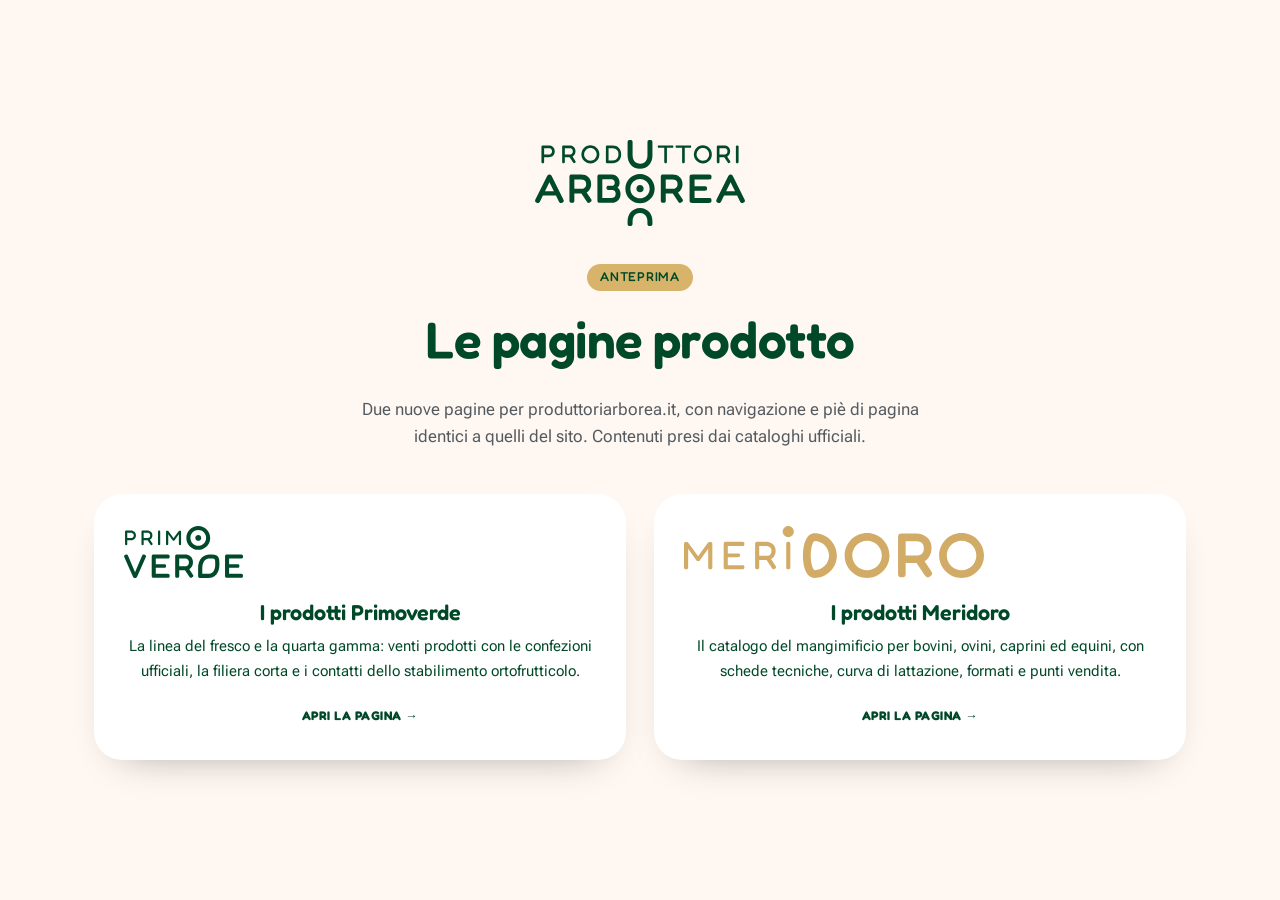
==== index.html @ 1b1b786b "Pagine prodotto Primoverde e Meridoro Due pagine statiche che fanno da modello esecutivo per la rico" ====
<!DOCTYPE html>
<html lang="it">
<head>
<meta charset="utf-8">
<meta name="viewport" content="width=device-width, initial-scale=1">
<title>Pagine prodotto &mdash; Produttori Arborea</title>
<meta name="description" content="Anteprima delle pagine prodotto Primoverde e Meridoro per il sito produttoriarborea.it.">
<meta name="robots" content="noindex">
<meta name="theme-color" content="#FFF7F1">
<link rel="icon" href="assets/loghi/produttori-arborea-glifo.svg">
<link rel="preconnect" href="https://fonts.googleapis.com">
<link rel="preconnect" href="https://fonts.gstatic.com" crossorigin>
<link href="https://fonts.googleapis.com/css2?family=Fredoka:wght@400;500;600;700&family=Roboto+Flex:wght@300;400;500;600;700&display=swap" rel="stylesheet">
<link rel="stylesheet" href="assets/pa.css">
<style>
  .indice{ min-height:100dvh; display:grid; place-items:center; padding:64px 24px; }
  .indice__griglia{ display:grid; gap:28px; grid-template-columns:repeat(auto-fit,minmax(300px,1fr)); margin-top:44px; }
  .anteprima{
    background:#fff; border-radius:var(--pa-radius); padding:32px 30px;
    box-shadow:var(--pa-ombra); text-decoration:none; display:block;
    transition:transform .2s, box-shadow .2s;
  }
  .anteprima:hover{ transform:translateY(-4px); box-shadow:var(--pa-ombra-alta); }
  .anteprima img{ height:52px; width:auto; margin-bottom:22px; }
  .anteprima h2{ font-size:1.35rem; margin-bottom:8px; }
  .anteprima p{ font-size:.95rem; margin:0 0 18px; }
  .anteprima span{
    font-family:"Fredoka",sans-serif; font-weight:700; text-transform:uppercase;
    font-size:.78rem; letter-spacing:.04em; color:var(--pa-campagna);
  }
</style>
</head>
<body>
<main class="indice">
  <div class="container centrato">
    <img src="assets/loghi/produttori-arborea.svg" alt="Produttori Arborea" style="width:210px;margin:0 auto 36px">
    <p class="pa-chip">Anteprima</p>
    <h1 style="font-size:clamp(2rem,4.4vw,3.2rem)">Le pagine prodotto</h1>
    <p class="testo-largo" style="margin-inline:auto">
      Due nuove pagine per produttoriarborea.it, con navigazione e pi&egrave; di pagina
      identici a quelli del sito. Contenuti presi dai cataloghi ufficiali.
    </p>

    <div class="indice__griglia">
      <a class="anteprima" href="primoverde-prodotti.html">
        <img src="assets/loghi/primoverde.svg" alt="">
        <h2>I prodotti Primoverde</h2>
        <p>La linea del fresco e la quarta gamma: venti prodotti con le confezioni ufficiali, la filiera corta e i contatti dello stabilimento ortofrutticolo.</p>
        <span>Apri la pagina &rarr;</span>
      </a>

      <a class="anteprima" href="meridoro-prodotti.html">
        <img src="assets/loghi/meridoro.svg" alt="">
        <h2>I prodotti Meridoro</h2>
        <p>Il catalogo del mangimificio per bovini, ovini, caprini ed equini, con schede tecniche, curva di lattazione, formati e punti vendita.</p>
        <span>Apri la pagina &rarr;</span>
      </a>
    </div>
  </div>
</main>
</body>
</html>
---- assets/pa.css ----
/* =========================================================================
   Produttori Arborea — pagine prodotto (Primoverde / Meridoro)
   Token ripresi dal sito live (Elementor kit 1101) e dal brandbook.

   NOTA DI COSTRUZIONE
   Ogni blocco qui sotto corrisponde a un widget Elementor nativo:
   contenitore, titolo, editor di testo, immagine, image box, icon list,
   contatore, pulsante, fisarmonica. Non ci sono componenti su misura.
   ========================================================================= */

:root{
  /* main palette (brandbook cap. 4) */
  --pa-campagna:#004928;
  --pa-carne:#8D1926;
  --pa-ferro:#535A60;
  --pa-foglia:#95C11F;
  --pa-arancio:#F18700;
  --pa-oro:#D7B46A;
  --pa-oro-scuro:#957C46;
  --pa-pomodoro:#D20A11;
  --pa-sabbia:#FFF7F1;
  --pa-argento:#B6C0C6;
  --pa-legno:#3A2828;
  --pa-notte:#000E1E;

  --pa-bg:var(--pa-sabbia);
  --pa-testo:var(--pa-ferro);
  --pa-titolo:var(--pa-campagna);
  --pa-accento:var(--pa-campagna);

  --pa-container:1140px;
  --pa-gutter:24px;
  --pa-radius:28px;
  --pa-radius-goccia:64px 64px 64px 8px;

  --pa-ombra:0 18px 40px -28px rgba(0,14,30,.45);
  --pa-ombra-alta:0 26px 60px -30px rgba(0,14,30,.55);
}

.theme-ortofrutta{ --pa-accento:var(--pa-foglia); }
.theme-agrozoo{ --pa-accento:var(--pa-oro); }

*,*::before,*::after{ box-sizing:border-box; }

html{ scroll-behavior:smooth; scroll-padding-top:100px; }
@media (prefers-reduced-motion:reduce){ html{ scroll-behavior:auto; } }

body{
  margin:0;
  background:var(--pa-bg);
  color:var(--pa-testo);
  font-family:"Roboto Flex","Roboto",system-ui,sans-serif;
  font-size:17px;
  line-height:1.6;
  -webkit-font-smoothing:antialiased;
}

h1,h2,h3,h4{
  font-family:"Fredoka","Roboto Flex",system-ui,sans-serif;
  color:var(--pa-titolo);
  line-height:1.2;
  margin:0 0 .5em;
  font-weight:600;
}
h1{ font-size:clamp(2.5rem,5.6vw,4.2rem); letter-spacing:-.01em; }
h2{ font-size:clamp(1.8rem,3.4vw,2.7rem); }
h3{ font-size:clamp(1.2rem,2vw,1.55rem); }
h4{ font-size:1.05rem; }
p{ margin:0 0 1em; }
a{ color:var(--pa-campagna); }
img{ max-width:100%; display:block; }

.container{ width:100%; max-width:var(--pa-container); margin-inline:auto; padding-inline:var(--pa-gutter); }
.fascia{ padding-block:clamp(48px,7vw,92px); }
.fascia--stretta{ padding-block:clamp(32px,4vw,56px); }
.fascia--bianca{ background:#fff; }
.fascia--scura{ background:var(--pa-campagna); color:#fff; }
.fascia--scura h1,.fascia--scura h2,.fascia--scura h3,.fascia--scura h4{ color:#fff; }
.fascia--scura a{ color:#fff; }
.fascia--legno{ background:var(--pa-legno); color:#fff; }
.fascia--legno h2,.fascia--legno h3{ color:#fff; }
.fascia--oro{ background:var(--pa-oro); }
.fascia--oro h2,.fascia--oro h3{ color:var(--pa-campagna); }

.testo-largo{ max-width:64ch; }
.centrato{ text-align:center; }
.centrato .testo-largo{ margin-inline:auto; }

.sr-only{
  position:absolute;width:1px;height:1px;padding:0;margin:-1px;overflow:hidden;
  clip:rect(0 0 0 0);white-space:nowrap;border:0;
}

/* ---------------------------------------------------- pulsanti (Elementor) */
.pa-btn{
  display:inline-flex; align-items:center; gap:.6em;
  font-family:"Fredoka",sans-serif; font-weight:700; text-transform:uppercase;
  font-size:.86rem; letter-spacing:.02em; line-height:1;
  padding:.95em 1.7em; border-radius:50px; border:3px solid var(--pa-campagna);
  color:var(--pa-campagna); background:transparent; text-decoration:none;
  cursor:pointer; transition:background .2s,color .2s;
}
.pa-btn:hover{ background:var(--pa-campagna); color:var(--pa-sabbia); }
.pa-btn--pieno{ background:var(--pa-campagna); color:var(--pa-sabbia); }
.pa-btn--pieno:hover{ background:transparent; color:var(--pa-campagna); }
.pa-btn--chiaro{ border-color:var(--pa-sabbia); color:var(--pa-sabbia); }
.pa-btn--chiaro:hover{ background:var(--pa-sabbia); color:var(--pa-campagna); }
.pa-btn--piccolo{ font-size:.75rem; padding:.7em 1.2em; border-width:2px; }
.pa-btn svg{ width:1.05em; height:1.05em; fill:currentColor; flex:0 0 auto; }
.pa-scarica{ display:flex; flex-wrap:wrap; gap:12px; margin-top:24px; }

:where(a,button,summary,input):focus-visible{
  outline:3px solid var(--pa-arancio); outline-offset:3px; border-radius:6px;
}

/* ------------------------------------------------------------------- chip */
.pa-chip{
  display:inline-flex; align-items:center;
  font-family:"Fredoka",sans-serif; font-weight:500; font-size:.8rem;
  text-transform:uppercase; letter-spacing:.06em; line-height:1;
  padding:.55em 1em; border-radius:50px;
  background:var(--pa-oro); color:var(--pa-campagna);
  margin:0 0 18px;
}
.pa-chip--foglia{ background:var(--pa-foglia); color:var(--pa-campagna); }

/* ===================================================================
   HEADER — modello di riferimento: è il template header già in linea
   =================================================================== */
.pa-header{
  position:sticky; top:0; z-index:60;
  background:var(--pa-sabbia);
  padding:10px clamp(20px,6vw,100px);
  display:flex; align-items:center; gap:24px;
  box-shadow:0 1px 0 rgba(0,73,40,.10);
}
.pa-header__logo img{ width:200px; max-width:42vw; height:auto; }
.pa-nav{ margin-left:auto; }
.pa-nav__list{ list-style:none; display:flex; align-items:center; gap:4px; margin:0; padding:0; }
.pa-nav__list a,.pa-nav__toggle{
  font-family:"Fredoka",sans-serif; font-size:18px; font-weight:400; line-height:1;
  color:var(--pa-campagna); text-decoration:none;
  padding:14px 12px; display:inline-flex; align-items:center; gap:.35em;
  background:none; border:0; cursor:pointer;
}
.pa-nav__list a:hover,.pa-nav__toggle:hover{ color:var(--pa-oro); }
.pa-nav__list a[aria-current="page"]{ color:var(--pa-oro-scuro); }
.pa-nav__item{ position:relative; }
.pa-nav__toggle svg{ width:11px; height:11px; fill:currentColor; transition:transform .2s; }
.pa-nav__item[data-open="true"] .pa-nav__toggle svg{ transform:rotate(180deg); }
.pa-nav__sub{
  list-style:none; margin:0; padding:8px 0;
  position:absolute; top:100%; left:0; min-width:270px;
  background:var(--pa-sabbia); border-radius:14px;
  box-shadow:var(--pa-ombra-alta); display:none;
}
.pa-nav__item[data-open="true"] .pa-nav__sub{ display:block; }
.pa-nav__sub a{ font-weight:500; font-size:16px; padding:10px 20px; display:block; line-height:1.35; }

.pa-burger{ display:none; margin-left:auto; background:none; border:0; cursor:pointer; color:var(--pa-campagna); padding:10px; }
.pa-burger svg{ width:30px; height:30px; fill:currentColor; }

@media (max-width:1024px){
  .pa-burger{ display:block; }
  .pa-nav{
    position:fixed; inset:64px 0 auto 0; margin:0;
    background:var(--pa-sabbia); box-shadow:var(--pa-ombra-alta);
    max-height:calc(100dvh - 64px); overflow:auto; display:none; padding:8px 0 24px;
  }
  .pa-nav[data-aperto="true"]{ display:block; }
  .pa-nav__list{ flex-direction:column; align-items:stretch; gap:0; }
  .pa-nav__list > li > a,.pa-nav__toggle{ width:100%; padding:14px 24px; justify-content:space-between; }
  .pa-nav__sub{ position:static; box-shadow:none; border-radius:0; background:rgba(0,73,40,.04); min-width:0; }
  .pa-nav__sub a{ padding-left:40px; }
}

/* ===================================================================
   FOOTER — modello di riferimento: è il template footer già in linea
   =================================================================== */
.pa-footer__social{ background:var(--pa-sabbia); padding:56px 0 40px; text-align:center; }
.pa-footer__social h3{ font-size:1.25rem; margin-bottom:18px; }
.pa-footer__reti{ display:flex; justify-content:center; gap:14px; margin-bottom:44px; }
.pa-footer__reti a{
  width:46px; height:46px; border-radius:50%; display:grid; place-items:center;
  background:var(--pa-campagna); color:var(--pa-sabbia); transition:background .2s;
}
.pa-footer__reti a:hover{ background:var(--pa-oro); }
.pa-footer__reti svg{ width:20px; height:20px; fill:currentColor; }

.pa-footer__contatti{
  display:grid; grid-template-columns:auto 1fr; gap:40px; align-items:center;
  text-align:left; max-width:820px; margin-inline:auto;
}
.pa-footer__contatti img{ width:150px; border-radius:50%; }
.pa-footer__contatti h4{ font-size:1.15rem; margin-bottom:12px; }
.pa-footer__contatti ul{ list-style:none; margin:0; padding:0; display:grid; gap:8px; }
.pa-footer__contatti li{ display:flex; gap:12px; align-items:flex-start; color:var(--pa-campagna); }
.pa-footer__contatti a{ color:var(--pa-campagna); text-decoration:none; }
.pa-footer__contatti a:hover{ text-decoration:underline; }
.pa-footer__contatti svg{ width:17px; height:17px; fill:var(--pa-campagna); flex:0 0 auto; margin-top:4px; }

.pa-footer__legale{ background:var(--pa-campagna); color:var(--pa-sabbia); text-align:center; padding:34px 0 26px; }
.pa-footer__legale p{ font-size:12px; line-height:1.6; margin:0 auto 22px; max-width:900px; }
.pa-footer__azioni{ display:flex; flex-wrap:wrap; gap:12px; justify-content:center; }
.pa-footer__azioni .pa-btn{ font-weight:500; }

.pa-footer__coda{
  background:var(--pa-campagna); color:var(--pa-sabbia);
  border-top:1px solid rgba(255,247,241,.18);
  display:flex; flex-wrap:wrap; gap:8px 28px; justify-content:center; align-items:center;
  padding:16px 24px; font-size:12px;
}
.pa-footer__coda a{ color:var(--pa-sabbia); text-decoration:none; }

@media (max-width:640px){
  .pa-footer__contatti{ grid-template-columns:1fr; justify-items:center; text-align:center; gap:24px; }
  .pa-footer__contatti li{ justify-content:center; text-align:left; }
}

/* ===================================================================
   HERO — contenitore a 2 colonne: testo + immagine
   =================================================================== */
.pa-hero{ padding-block:clamp(40px,6vw,76px) clamp(48px,7vw,88px); }
.pa-due{
  display:grid; grid-template-columns:minmax(0,1.05fr) minmax(0,.95fr);
  gap:clamp(28px,5vw,64px); align-items:center;
}
.pa-due--inverso .pa-due__figura{ order:-1; }
.pa-hero__briciole{
  font-size:.82rem; letter-spacing:.08em; text-transform:uppercase;
  font-family:"Fredoka",sans-serif; color:var(--pa-oro-scuro); margin-bottom:18px;
}
.pa-hero__briciole a{ color:inherit; text-decoration:none; }
.pa-lockup{ display:flex; align-items:center; gap:30px; margin-bottom:22px; flex-wrap:wrap; }
.pa-lockup__marchio{ height:70px; width:auto; }
.pa-due__figura img{
  width:100%; border-radius:var(--pa-radius-goccia); box-shadow:var(--pa-ombra-alta);
  aspect-ratio:4/5; object-fit:cover;
}
.pa-due__figura--larga img{ aspect-ratio:5/4; }

@media (max-width:860px){
  .pa-due{ grid-template-columns:1fr; }
  .pa-due__figura{ order:-1; }
  .pa-due__figura img{ aspect-ratio:16/10; }
}

/* ------------------------------------------- contatori (widget Contatore) */
.pa-numeri{ display:grid; grid-template-columns:repeat(auto-fit,minmax(170px,1fr)); gap:32px; text-align:center; }
.pa-numeri__voce strong{
  display:block; font-family:"Fredoka",sans-serif; font-weight:600;
  font-size:clamp(2.1rem,4.2vw,3rem); line-height:1; color:var(--pa-campagna);
}
.pa-numeri__voce span{ display:block; margin-top:10px; font-size:.95rem; }

/* ===================================================================
   GRIGLIA DI SCHEDE — widget «Image box» dentro un contenitore a griglia
   =================================================================== */
.pa-griglia{ display:grid; gap:clamp(18px,2.4vw,28px); grid-template-columns:repeat(auto-fill,minmax(230px,1fr)); }
.pa-griglia--3{ grid-template-columns:repeat(auto-fill,minmax(300px,1fr)); }

.pa-scheda{
  background:#fff; border-radius:var(--pa-radius); padding:26px 24px 24px;
  text-align:center; box-shadow:var(--pa-ombra);
  display:flex; flex-direction:column; gap:10px;
}
.fascia--bianca .pa-scheda{ background:var(--pa-sabbia); }
/* foto ritagliata a cerchio (linea Meridoro, primi piani, animali) */
.pa-scheda__figura{
  width:clamp(150px,72%,210px); aspect-ratio:1; margin:0 auto 10px;
  border-radius:50%; overflow:hidden;
}
.pa-scheda__figura img{ width:100%; height:100%; object-fit:cover; }

/* pack scontornato: la confezione sta libera sulla scheda, senza cerchio
   e senza bordo, cosi non viene mai tagliata. */
.pa-scheda__figura--pack{
  width:clamp(190px,92%,260px);
  border-radius:0; overflow:visible;
  display:grid; place-items:center; margin-bottom:2px;
}
.pa-scheda__figura--pack img{
  width:100%; height:100%; object-fit:contain;
  filter:drop-shadow(0 14px 18px rgba(0,14,30,.10));
}
.pa-scheda__figura--ill img{ padding:16%; mix-blend-mode:multiply; }
.pa-scheda h3{ font-size:1.16rem; margin:0; }
.pa-scheda p{ font-size:.92rem; margin:0; }
.pa-scheda__mix{
  list-style:none; margin:auto 0 0; padding:10px 0 0;
  display:flex; flex-wrap:wrap; gap:6px; justify-content:center;
}
.pa-scheda__mix li{
  font-size:.76rem; padding:.35em .8em; border-radius:50px;
  background:rgba(149,193,31,.18); color:var(--pa-campagna);
}

/* ------------------------------------------- passi (widget «Icon box» x4) */
.pa-passi{ list-style:none; margin:0; padding:0; display:grid; gap:28px; grid-template-columns:repeat(auto-fit,minmax(210px,1fr)); }
.pa-passo__numero{
  width:44px; height:44px; border-radius:50%; display:grid; place-items:center;
  border:3px solid var(--pa-accento); color:#fff; margin-bottom:14px;
  font-family:"Fredoka",sans-serif; font-weight:600;
}
.pa-passo h3{ font-size:1.08rem; }
.pa-passo p{ font-size:.94rem; margin:0; }

/* ===================================================================
   FISARMONICA — widget «Fisarmonica» di Elementor (qui <details>)
   =================================================================== */
.pa-acc{ display:grid; gap:12px; }
.pa-acc details{
  background:#fff; border-radius:20px; box-shadow:var(--pa-ombra); overflow:hidden;
}
.fascia--bianca .pa-acc details{ background:var(--pa-sabbia); }
.pa-acc summary{
  display:flex; align-items:center; gap:18px; cursor:pointer; list-style:none;
  padding:16px 22px; font-family:"Fredoka",sans-serif; color:var(--pa-campagna);
}
.pa-acc summary::-webkit-details-marker{ display:none; }
.pa-acc summary img{ width:76px; height:76px; border-radius:50%; object-fit:cover; flex:0 0 auto; }
.pa-acc summary .titolo{ flex:1; min-width:0; }
.pa-acc summary b{ display:block; font-weight:600; font-size:1.06rem; line-height:1.2; }
.pa-acc summary small{
  display:block; font-family:"Roboto Flex",sans-serif; font-weight:400;
  color:var(--pa-ferro); font-size:.86rem; line-height:1.35; margin-top:3px;
}
.pa-acc summary .freccia{ flex:0 0 auto; width:14px; height:14px; fill:var(--pa-oro-scuro); transition:transform .2s; }
.pa-acc details[open] summary .freccia{ transform:rotate(180deg); }
.pa-acc__corpo{ padding:4px 22px 24px; border-top:1px solid rgba(0,73,40,.12); margin-top:4px; }
.pa-acc__corpo > div{ padding-top:18px; }

.pa-dati{ display:grid; gap:24px; grid-template-columns:repeat(auto-fit,minmax(230px,1fr)); }
.pa-dati h4{
  font-size:.78rem; letter-spacing:.09em; text-transform:uppercase;
  color:var(--pa-oro-scuro); margin-bottom:8px;
}
.pa-dati ul{ margin:0; padding:0; list-style:none; }
.pa-dati li{ font-size:.9rem; padding:3px 0; display:flex; justify-content:space-between; gap:12px; }
.pa-dati li span{ color:var(--pa-ferro); }
.pa-dati li b{ color:var(--pa-campagna); font-variant-numeric:tabular-nums; }
.pa-dati--elenco li{ display:list-item; list-style:disc; margin-left:1.1em; padding:2px 0; }
.pa-dati p{ font-size:.9rem; }

.pa-avviso{
  margin-top:18px; padding:13px 18px; border-radius:16px;
  background:rgba(141,25,38,.08); color:var(--pa-carne);
  font-size:.84rem; font-weight:500;
}
.pa-pren{
  display:inline-block; font-family:"Fredoka",sans-serif; font-size:.72rem;
  text-transform:uppercase; letter-spacing:.06em; color:var(--pa-carne);
  border:2px solid currentColor; border-radius:50px; padding:.3em .8em; margin-bottom:6px;
}

/* ------------------------------------------ formati (widget «Image box») */
.pa-formati{ display:grid; gap:26px; grid-template-columns:repeat(auto-fit,minmax(200px,1fr)); }
.pa-formato{ text-align:center; margin:0; }
.pa-formato img{ width:100%; aspect-ratio:4/3; object-fit:contain; background:#fff; border-radius:var(--pa-radius); }
.fascia--bianca .pa-formato img{ background:var(--pa-sabbia); }
.pa-formato h4{ margin:16px 0 6px; font-size:1.05rem; }
.pa-formato p{ font-size:.9rem; margin:0; }

/* ------------------------------------- punti vendita (widget «Icon list») */
.pa-pdv{ display:grid; gap:14px; grid-template-columns:repeat(auto-fill,minmax(250px,1fr)); list-style:none; margin:0; padding:0; }
.pa-pdv li{ background:#fff; border-radius:20px; padding:18px 20px; box-shadow:var(--pa-ombra); }
.pa-pdv b{ font-family:"Fredoka",sans-serif; font-weight:600; color:var(--pa-campagna); display:block; }
.pa-pdv span{ display:block; font-size:.88rem; }
.pa-pdv a{ font-size:.88rem; color:var(--pa-campagna); text-decoration:none; }
.pa-pdv a:hover{ text-decoration:underline; }

.pa-nota-fonte{
  font-size:.8rem; color:var(--pa-ferro); opacity:.85; margin-top:32px;
  border-top:1px solid rgba(0,73,40,.12); padding-top:16px;
}
.fascia--scura .pa-nota-fonte,.fascia--legno .pa-nota-fonte{ color:rgba(255,247,241,.8); border-color:rgba(255,247,241,.22); }

/* torna su */
.pa-su{
  position:fixed; right:20px; bottom:20px; z-index:50;
  width:46px; height:46px; border-radius:50%; border:0; cursor:pointer;
  background:var(--pa-campagna); color:var(--pa-sabbia); display:grid; place-items:center;
  opacity:0; pointer-events:none; transition:opacity .25s;
}
.pa-su[data-visibile="true"]{ opacity:1; pointer-events:auto; }
.pa-su svg{ width:18px; height:18px; fill:currentColor; }

/* ------------------------------- illustrazione di sezione (widget Immagine) */
.pa-ill-specie{ display:flex; gap:10px; align-items:flex-end; margin-bottom:14px; }
.pa-ill-specie img{ height:64px; width:auto; }
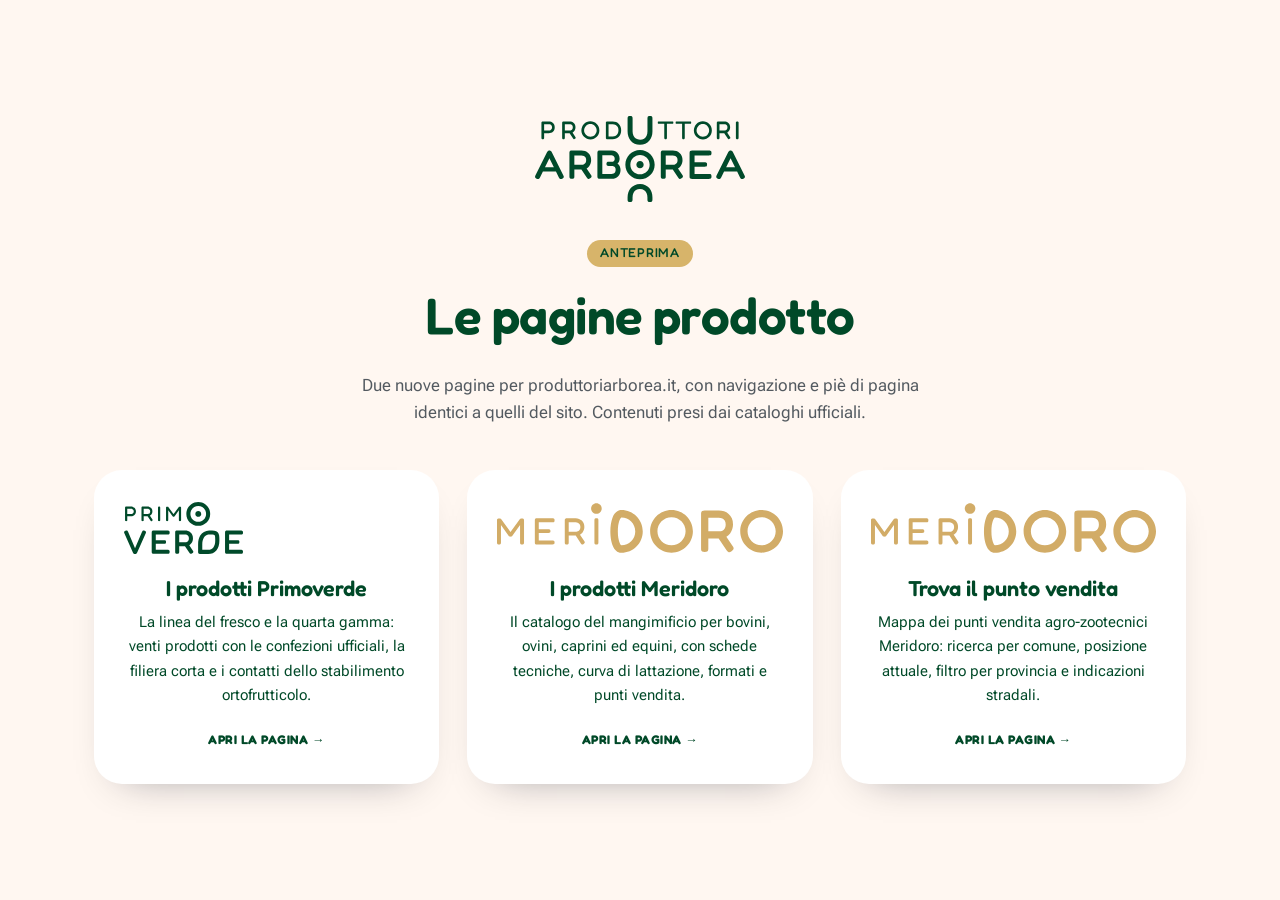
==== commit 51046668: "Trova il punto vendita Meridoro: widget HTML per Elementor con mappa OpenStreetMap Co-Authored-By: C" ====
--- a/index.html
+++ b/index.html
@@ -55,6 +55,13 @@
         <p>Il catalogo del mangimificio per bovini, ovini, caprini ed equini, con schede tecniche, curva di lattazione, formati e punti vendita.</p>
         <span>Apri la pagina &rarr;</span>
       </a>
+
+      <a class="anteprima" href="punti-vendita.html">
+        <img src="assets/loghi/meridoro.svg" alt="">
+        <h2>Trova il punto vendita</h2>
+        <p>Mappa dei punti vendita agro-zootecnici Meridoro: ricerca per comune, posizione attuale, filtro per provincia e indicazioni stradali.</p>
+        <span>Apri la pagina &rarr;</span>
+      </a>
     </div>
   </div>
 </main>
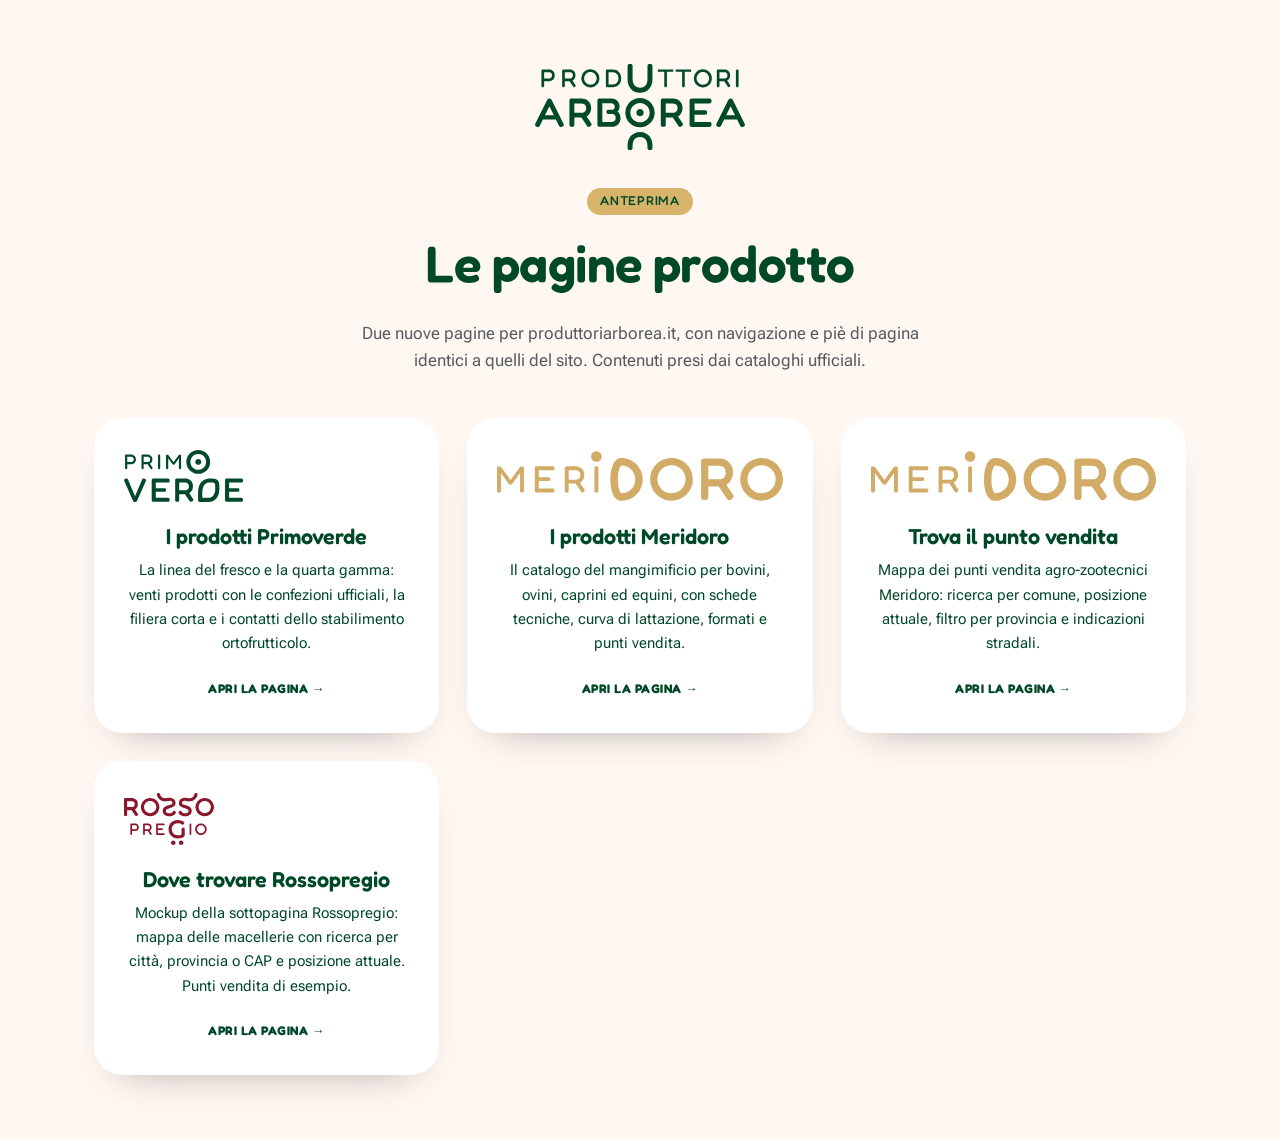
==== commit c8ade3d2: "Mockup sottopagina «Dove trovare Rossopregio» con widget punti vendita Ricerca per città, provincia " ====
--- a/index.html
+++ b/index.html
@@ -62,6 +62,13 @@
         <p>Mappa dei punti vendita agro-zootecnici Meridoro: ricerca per comune, posizione attuale, filtro per provincia e indicazioni stradali.</p>
         <span>Apri la pagina &rarr;</span>
       </a>
+
+      <a class="anteprima" href="rossopregio-punti-vendita.html">
+        <img src="assets/loghi/rossopregio.svg" alt="">
+        <h2>Dove trovare Rossopregio</h2>
+        <p>Mockup della sottopagina Rossopregio: mappa delle macellerie con ricerca per citt&agrave;, provincia o CAP e posizione attuale. Punti vendita di esempio.</p>
+        <span>Apri la pagina &rarr;</span>
+      </a>
     </div>
   </div>
 </main>
--- a/assets/pa.css
+++ b/assets/pa.css
@@ -388,3 +388,41 @@
 /* ------------------------------- illustrazione di sezione (widget Immagine) */
 .pa-ill-specie{ display:flex; gap:10px; align-items:flex-end; margin-bottom:14px; }
 .pa-ill-specie img{ height:64px; width:auto; }
+
+/* =========================================================================
+   ROSSOPREGIO — sottopagina «Dove trovare Rossopregio»
+   Brandbook 4.3: i due rossi (carne, pomodoro) accostati a oro, argento,
+   legno o neutri. Header e footer restano quelli del sito.
+   ========================================================================= */
+.theme-carni{ --pa-carne-scuro:#6B121C; --pa-carne-tenue:#F6E7E7; --pa-accento:var(--pa-carne); }
+.theme-carni main h1,.theme-carni main h2,.theme-carni main h3{ color:var(--pa-carne); }
+.theme-carni main h1{ font-size:clamp(2.2rem,4.6vw,3.5rem); }
+.theme-carni main h2{ font-size:clamp(1.6rem,3vw,2.3rem); }
+.theme-carni .pa-hero__briciole{ color:var(--pa-carne); }
+
+.rp-avviso{
+  margin:0; padding:10px 24px; text-align:center; font-size:.85rem;
+  background:var(--pa-oro); color:var(--pa-legno);
+}
+.rp-sottotitolo{
+  font-family:"Fredoka",sans-serif; font-weight:500; font-size:clamp(1.15rem,1.8vw,1.4rem);
+  line-height:1.3; color:var(--pa-carne-scuro); max-width:46ch;
+}
+/* lockup 5:1 — il marchio di segmento con l'endorser Produttori Arborea */
+.rp-lockup{ --rp-lockup-w:200px; display:inline-grid; justify-items:center; gap:14px; margin-bottom:28px; }
+.rp-lockup__marchio{ width:var(--rp-lockup-w); height:auto; }
+.rp-lockup__endorser{ width:calc(var(--rp-lockup-w) / 5); height:auto; }
+
+/* illustrazione al tratto in una sola tinta (carne), PNG già tinto: in Elementor è un widget Immagine */
+.pa-due__figura .rp-ill__img{ width:100%; height:auto; border-radius:0; box-shadow:none; aspect-ratio:auto; object-fit:contain; }
+.rp-intro{ margin-bottom:36px; }
+
+.rp-fascia-carne{ background:var(--pa-carne); color:var(--pa-sabbia); }
+.theme-carni .rp-fascia-carne h2,.rp-fascia-carne p{ color:var(--pa-sabbia); }
+.rp-fascia-carne .pa-btn--chiaro:hover{ color:var(--pa-carne); }
+
+.pa-footer__contatti--due{ grid-template-columns:auto 1fr 1fr; max-width:1000px; align-items:start; }
+.pa-footer__contatti--due img{ align-self:center; }
+@media (max-width:900px){
+  .pa-footer__contatti--due{ grid-template-columns:1fr; justify-items:center; text-align:center; }
+}
